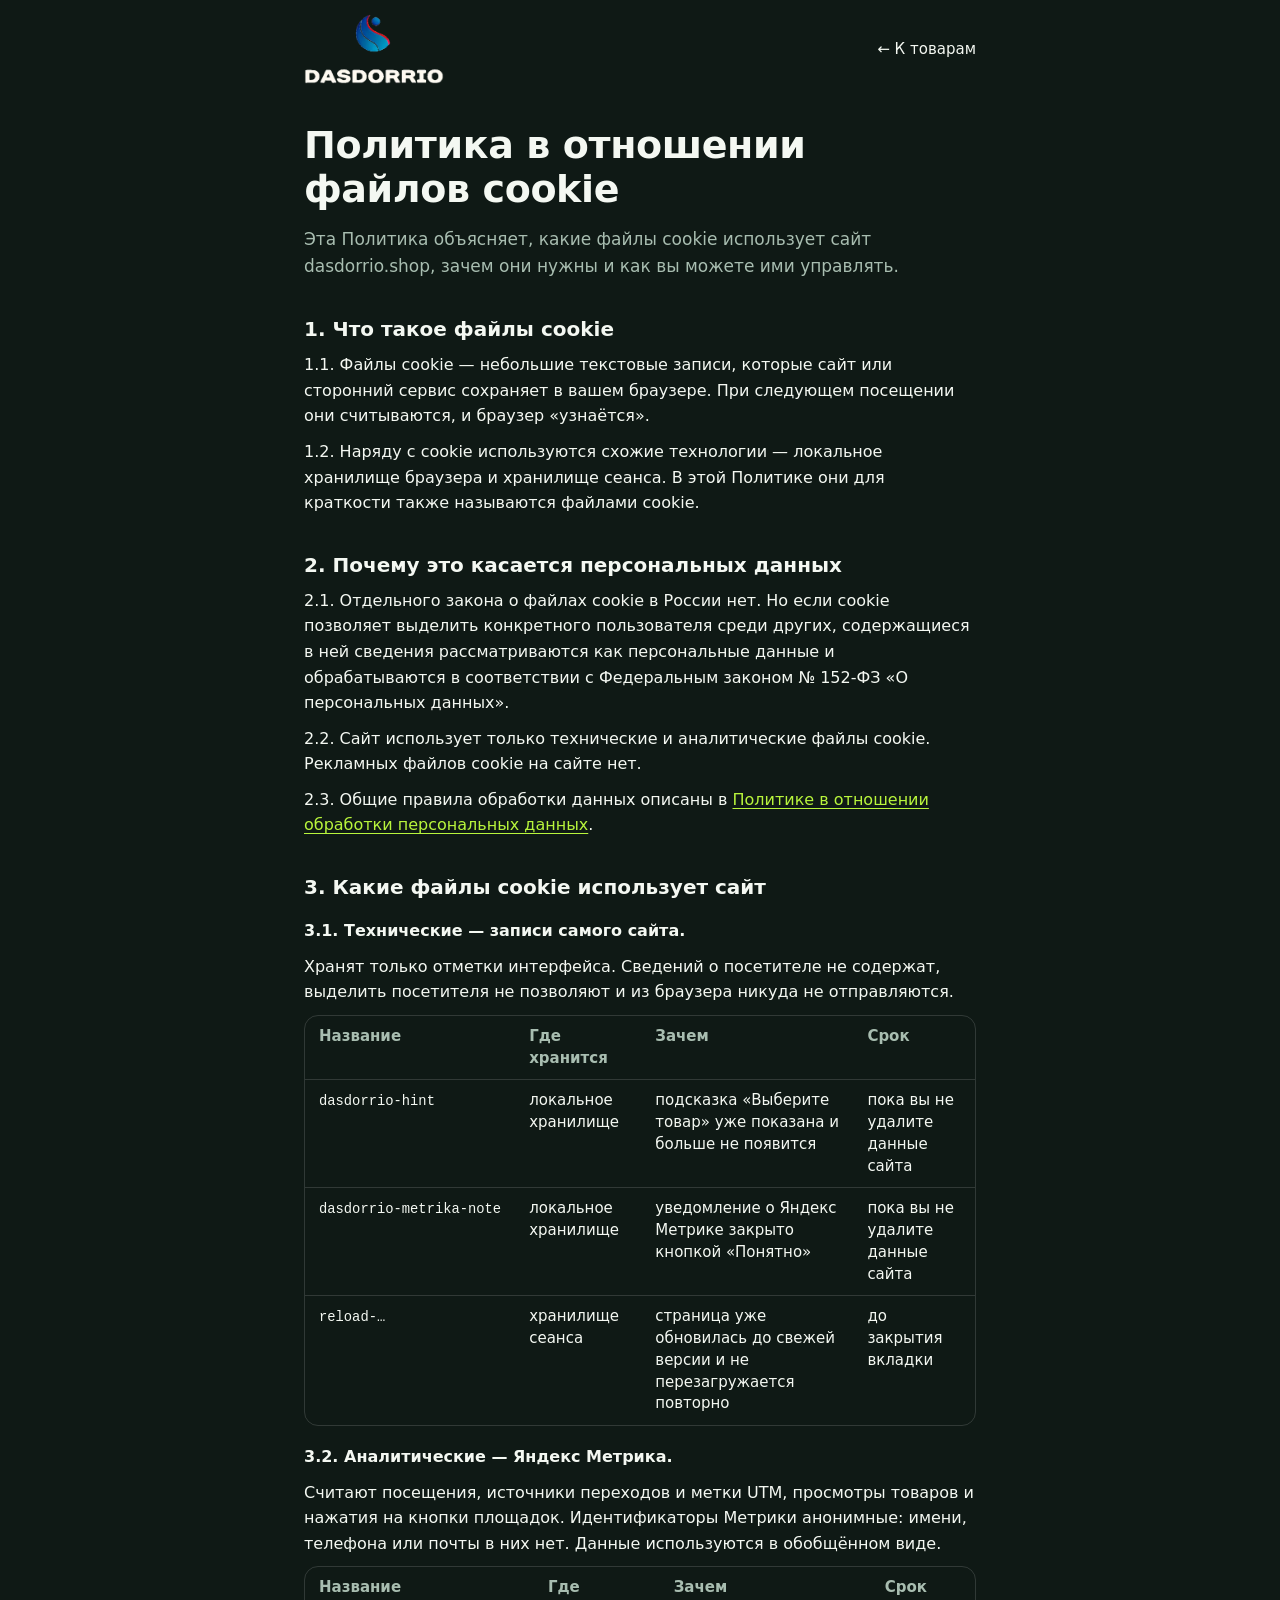
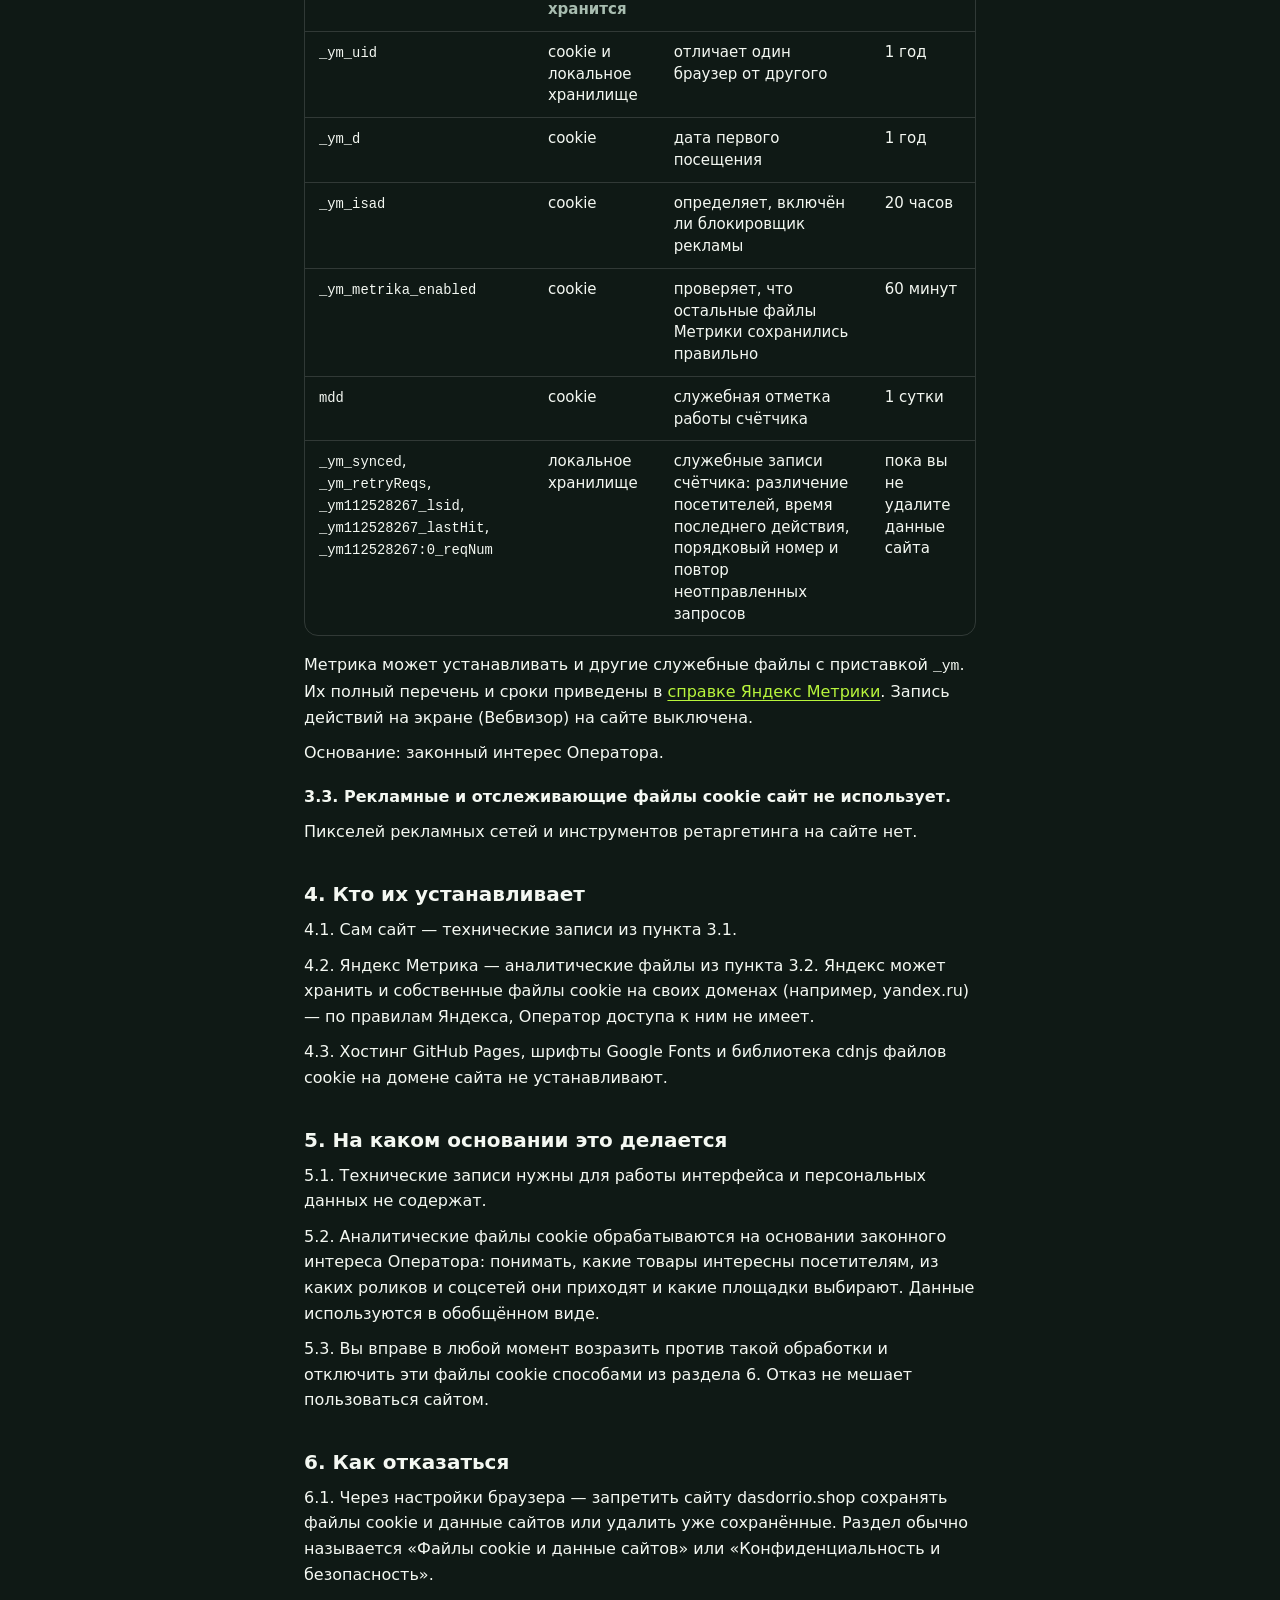
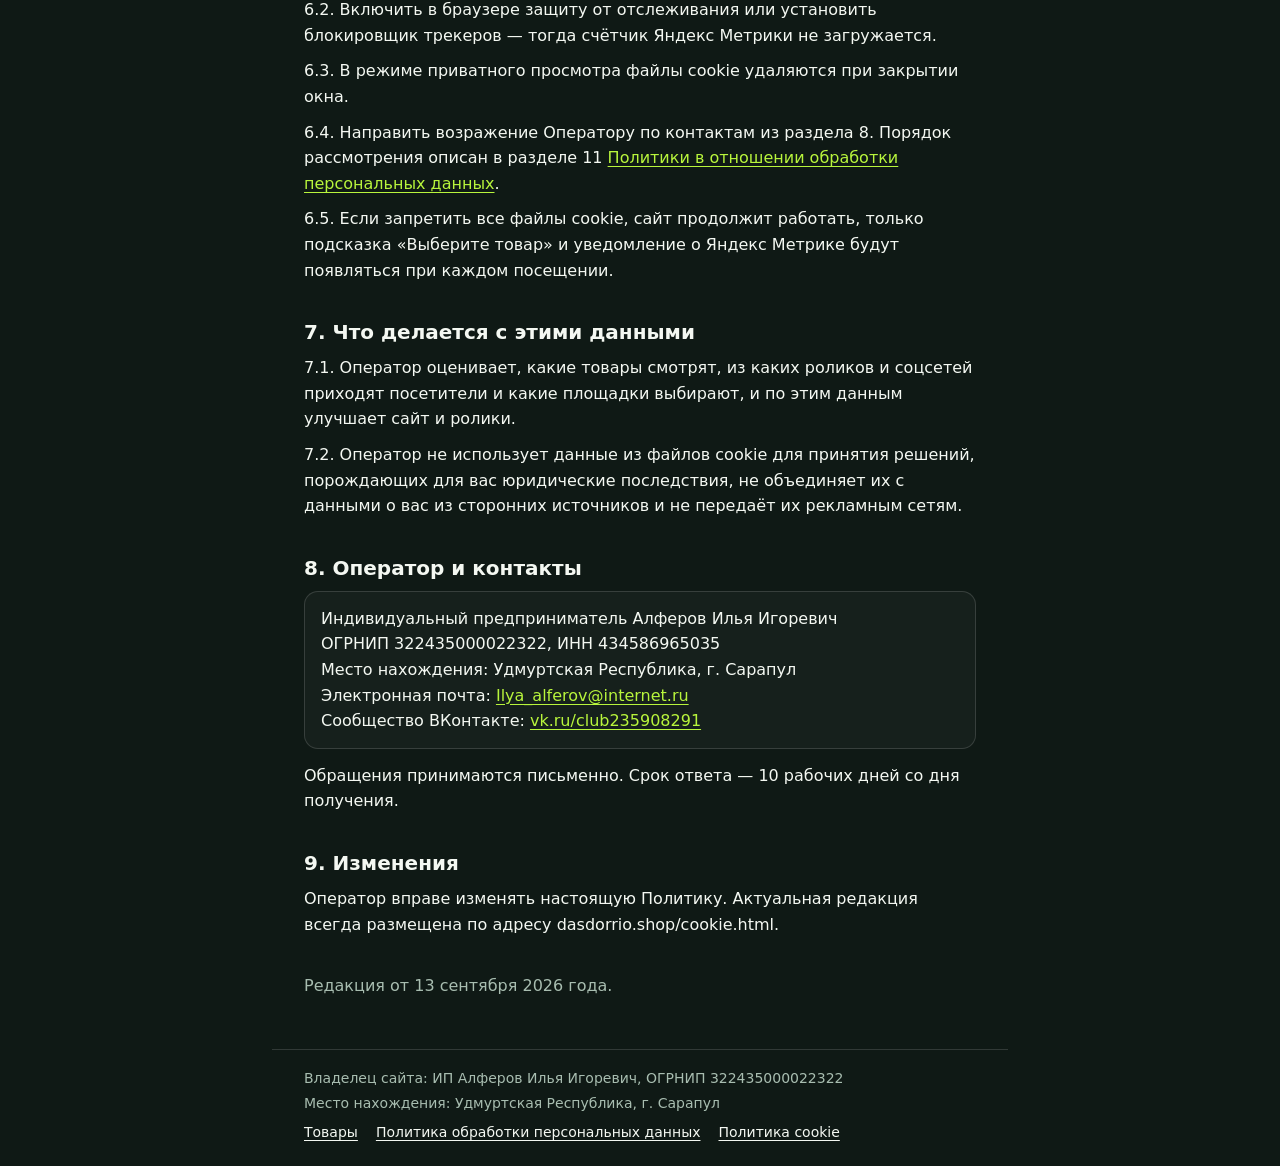
==== cookie.html @ 35d6f05f "Подвал с владельцем сайта, плашка о Метрике, политики ПД и cookie - index.html: подвал под сценой (И" ====
<!doctype html>
<html lang="ru">
<head>
<meta charset="utf-8">
<meta name="viewport" content="width=device-width, initial-scale=1, viewport-fit=cover">
<title>Политика в отношении файлов cookie — Dasdorrio</title>
<meta name="description" content="Какие файлы cookie использует сайт dasdorrio.shop, зачем они нужны и как от них отказаться.">
<meta name="theme-color" content="#0F1915">
<link rel="icon" href="data:image/svg+xml,%3Csvg xmlns='http://www.w3.org/2000/svg' viewBox='0 0 32 32'%3E%3Crect width='32' height='32' rx='9' fill='%230B5FA8'/%3E%3Cpath d='M20 6c-6 2-11 8-9 15 1 3 4 5 8 5-4-3-5-8-2-12 1-2 4-4 8-4-1-2-3-4-5-4z' fill='%23fff'/%3E%3Ccircle cx='22' cy='9' r='2.6' fill='%23E5273A'/%3E%3C/svg%3E">
<link rel="stylesheet" href="legal.css">
</head>
<body>
<header class="doc-top">
  <a class="logo" href="./" aria-label="Dasdorrio — к товарам"><img src="logo/dasdorrio-light.webp" width="340" height="171" alt="Dasdorrio"></a>
  <a class="back" href="./">← К товарам</a>
</header>

<main class="doc">
<h1>Политика в отношении файлов cookie</h1>
<p class="lead">Эта Политика объясняет, какие файлы cookie использует сайт dasdorrio.shop, зачем они нужны и как вы можете ими управлять.</p>

<h2>1. Что такое файлы cookie</h2>
<p>1.1. Файлы cookie — небольшие текстовые записи, которые сайт или сторонний сервис сохраняет в вашем браузере. При следующем посещении они считываются, и браузер «узнаётся».</p>
<p>1.2. Наряду с cookie используются схожие технологии — локальное хранилище браузера и хранилище сеанса. В этой Политике они для краткости также называются файлами cookie.</p>

<h2>2. Почему это касается персональных данных</h2>
<p>2.1. Отдельного закона о файлах cookie в России нет. Но если cookie позволяет выделить конкретного пользователя среди других, содержащиеся в ней сведения рассматриваются как персональные данные и обрабатываются в соответствии с Федеральным законом № 152-ФЗ «О персональных данных».</p>
<p>2.2. Сайт использует только технические и аналитические файлы cookie. Рекламных файлов cookie на сайте нет.</p>
<p>2.3. Общие правила обработки данных описаны в <a href="policy.html">Политике в отношении обработки персональных данных</a>.</p>

<h2>3. Какие файлы cookie использует сайт</h2>
<p class="item">3.1. Технические — записи самого сайта.</p>
<p>Хранят только отметки интерфейса. Сведений о посетителе не содержат, выделить посетителя не позволяют и из браузера никуда не отправляются.</p>
<div class="table-wrap">
<table>
  <thead><tr><th>Название</th><th>Где хранится</th><th>Зачем</th><th>Срок</th></tr></thead>
  <tbody>
    <tr><td><code>dasdorrio-hint</code></td><td>локальное хранилище</td><td>подсказка «Выберите товар» уже показана и больше не появится</td><td>пока вы не удалите данные сайта</td></tr>
    <tr><td><code>dasdorrio-metrika-note</code></td><td>локальное хранилище</td><td>уведомление о Яндекс Метрике закрыто кнопкой «Понятно»</td><td>пока вы не удалите данные сайта</td></tr>
    <tr><td><code>reload-…</code></td><td>хранилище сеанса</td><td>страница уже обновилась до свежей версии и не перезагружается повторно</td><td>до закрытия вкладки</td></tr>
  </tbody>
</table>
</div>

<p class="item">3.2. Аналитические — Яндекс Метрика.</p>
<p>Считают посещения, источники переходов и метки UTM, просмотры товаров и нажатия на кнопки площадок. Идентификаторы Метрики анонимные: имени, телефона или почты в них нет. Данные используются в обобщённом виде.</p>
<div class="table-wrap">
<table>
  <thead><tr><th>Название</th><th>Где хранится</th><th>Зачем</th><th>Срок</th></tr></thead>
  <tbody>
    <tr><td><code>_ym_uid</code></td><td>cookie и локальное хранилище</td><td>отличает один браузер от другого</td><td>1 год</td></tr>
    <tr><td><code>_ym_d</code></td><td>cookie</td><td>дата первого посещения</td><td>1 год</td></tr>
    <tr><td><code>_ym_isad</code></td><td>cookie</td><td>определяет, включён ли блокировщик рекламы</td><td>20 часов</td></tr>
    <tr><td><code>_ym_metrika_enabled</code></td><td>cookie</td><td>проверяет, что остальные файлы Метрики сохранились правильно</td><td>60 минут</td></tr>
    <tr><td><code>mdd</code></td><td>cookie</td><td>служебная отметка работы счётчика</td><td>1 сутки</td></tr>
    <tr><td><code>_ym_synced</code>, <code>_ym_retryReqs</code>, <code>_ym112528267_lsid</code>, <code>_ym112528267_lastHit</code>, <code>_ym112528267:0_reqNum</code></td><td>локальное хранилище</td><td>служебные записи счётчика: различение посетителей, время последнего действия, порядковый номер и повтор неотправленных запросов</td><td>пока вы не удалите данные сайта</td></tr>
  </tbody>
</table>
</div>
<p>Метрика может устанавливать и другие служебные файлы с приставкой <code>_ym</code>. Их полный перечень и сроки приведены в <a href="https://yandex.ru/support/metrica/general/cookie-usage.html" rel="noopener">справке Яндекс Метрики</a>. Запись действий на экране (Вебвизор) на сайте выключена.</p>
<p>Основание: законный интерес Оператора.</p>

<p class="item">3.3. Рекламные и отслеживающие файлы cookie сайт не использует.</p>
<p>Пикселей рекламных сетей и инструментов ретаргетинга на сайте нет.</p>

<h2>4. Кто их устанавливает</h2>
<p>4.1. Сам сайт — технические записи из пункта 3.1.</p>
<p>4.2. Яндекс Метрика — аналитические файлы из пункта 3.2. Яндекс может хранить и собственные файлы cookie на своих доменах (например, yandex.ru) — по правилам Яндекса, Оператор доступа к ним не имеет.</p>
<p>4.3. Хостинг GitHub Pages, шрифты Google Fonts и библиотека cdnjs файлов cookie на домене сайта не устанавливают.</p>

<h2>5. На каком основании это делается</h2>
<p>5.1. Технические записи нужны для работы интерфейса и персональных данных не содержат.</p>
<p>5.2. Аналитические файлы cookie обрабатываются на основании законного интереса Оператора: понимать, какие товары интересны посетителям, из каких роликов и соцсетей они приходят и какие площадки выбирают. Данные используются в обобщённом виде.</p>
<p>5.3. Вы вправе в любой момент возразить против такой обработки и отключить эти файлы cookie способами из раздела 6. Отказ не мешает пользоваться сайтом.</p>

<h2>6. Как отказаться</h2>
<p>6.1. Через настройки браузера — запретить сайту dasdorrio.shop сохранять файлы cookie и данные сайтов или удалить уже сохранённые. Раздел обычно называется «Файлы cookie и данные сайтов» или «Конфиденциальность и безопасность».</p>
<p>6.2. Включить в браузере защиту от отслеживания или установить блокировщик трекеров — тогда счётчик Яндекс Метрики не загружается.</p>
<p>6.3. В режиме приватного просмотра файлы cookie удаляются при закрытии окна.</p>
<p>6.4. Направить возражение Оператору по контактам из раздела 8. Порядок рассмотрения описан в разделе 11 <a href="policy.html">Политики в отношении обработки персональных данных</a>.</p>
<p>6.5. Если запретить все файлы cookie, сайт продолжит работать, только подсказка «Выберите товар» и уведомление о Яндекс Метрике будут появляться при каждом посещении.</p>

<h2>7. Что делается с этими данными</h2>
<p>7.1. Оператор оценивает, какие товары смотрят, из каких роликов и соцсетей приходят посетители и какие площадки выбирают, и по этим данным улучшает сайт и ролики.</p>
<p>7.2. Оператор не использует данные из файлов cookie для принятия решений, порождающих для вас юридические последствия, не объединяет их с данными о вас из сторонних источников и не передаёт их рекламным сетям.</p>

<h2>8. Оператор и контакты</h2>
<address>
Индивидуальный предприниматель Алферов Илья Игоревич<br>
ОГРНИП 322435000022322, ИНН 434586965035<br>
Место нахождения: Удмуртская Республика, г. Сарапул<br>
Электронная почта: <a href="mailto:Ilya_alferov@internet.ru">Ilya_alferov@internet.ru</a><br>
Сообщество ВКонтакте: <a href="https://vk.ru/club235908291" rel="noopener">vk.ru/club235908291</a>
</address>
<p>Обращения принимаются письменно. Срок ответа — 10 рабочих дней со дня получения.</p>

<h2>9. Изменения</h2>
<p>Оператор вправе изменять настоящую Политику. Актуальная редакция всегда размещена по адресу dasdorrio.shop/cookie.html.</p>

<p class="edition">Редакция от 13 сентября 2026 года.</p>
</main>

<footer class="doc-foot">
  <p>Владелец сайта: ИП Алферов Илья Игоревич, ОГРНИП 322435000022322</p>
  <p>Место нахождения: Удмуртская Республика, г. Сарапул</p>
  <nav aria-label="Документы">
    <a href="./">Товары</a>
    <a href="policy.html">Политика обработки персональных данных</a>
    <a href="cookie.html" aria-current="page">Политика cookie</a>
  </nav>
</footer>
</body>
</html>
---- legal.css ----
/* Документы сайта (политики): спокойная тёмная страница в тоне первой сцены.
   Без сторонних шрифтов и скриптов — страница не делает запросов за пределы сайта. */
:root{
  --bg:#1B2620; --bg2:#0F1915; --fg:#F4F8F2; --fg2:#A8BDB0; --accent:#B8F53C;
  --line:rgba(255,255,255,.14);
  --gutter:20px;
}
*{box-sizing:border-box}
html{-webkit-text-size-adjust:100%; background:var(--bg2)}
body{
  margin:0; background:var(--bg2); color:var(--fg);
  font-family:system-ui, -apple-system, "Segoe UI", Roboto, sans-serif; font-size:16px; line-height:1.6;
  -webkit-font-smoothing:antialiased;
}
::selection{background:var(--accent); color:var(--bg2)}
:focus-visible{outline:3px solid var(--accent); outline-offset:3px; border-radius:6px}
a{color:var(--accent); text-decoration-thickness:1px; text-underline-offset:3px}
a:hover{text-decoration-thickness:2px}

.doc-top{
  display:flex; align-items:center; justify-content:space-between; gap:16px;
  max-width:46rem; margin:0 auto; padding:calc(14px + env(safe-area-inset-top)) var(--gutter) 0;
}
.doc-top .logo{display:inline-block; line-height:0}
.doc-top .logo img{width:118px; height:auto; display:block}
.doc-top .back{color:var(--fg); font-size:15px; text-decoration:none; padding:10px 0}
.doc-top .back:hover{text-decoration:underline}

.doc{max-width:46rem; margin:0 auto; padding:28px var(--gutter) 40px}
.doc h1{
  font-size:clamp(26px, 6vw, 38px); line-height:1.15; font-weight:800; letter-spacing:-0.01em;
  margin:0 0 14px; text-wrap:balance;
}
.doc .lead{color:var(--fg2); font-size:17px; margin:0 0 8px}
.doc h2{font-size:20px; line-height:1.3; font-weight:700; margin:36px 0 10px; text-wrap:balance}
.doc p{margin:0 0 10px}
.doc ul{margin:0 0 12px; padding-left:1.25em}
.doc li{margin:0 0 6px}
.doc li::marker{color:var(--fg2)}
.doc address{
  font-style:normal; margin:4px 0 14px; padding:14px 16px;
  border:1px solid var(--line); border-radius:14px; background:rgba(255,255,255,.03);
}
.doc .item{font-weight:700; margin-top:18px}
.doc .edition{color:var(--fg2); margin-top:36px}

.table-wrap{overflow-x:auto; margin:6px 0 16px; border:1px solid var(--line); border-radius:14px}
.doc table{width:100%; min-width:560px; border-collapse:collapse; font-size:15px; line-height:1.45}
.doc th, .doc td{text-align:left; vertical-align:top; padding:10px 14px; border-bottom:1px solid var(--line)}
.doc tr:last-child td{border-bottom:0}
.doc th{color:var(--fg2); font-weight:600}
.doc code{font-family:ui-monospace, "Cascadia Mono", Consolas, monospace; font-size:.92em; white-space:nowrap}

.doc-foot{
  max-width:46rem; margin:0 auto; padding:18px var(--gutter) calc(24px + env(safe-area-inset-bottom));
  border-top:1px solid var(--line); color:var(--fg2); font-size:14px; line-height:1.5;
}
.doc-foot p{margin:0 0 4px}
.doc-foot nav{display:flex; flex-wrap:wrap; gap:6px 18px; margin-top:8px}
.doc-foot a{color:var(--fg)}

@media (min-width:900px){
  :root{--gutter:32px}
  .doc-top .logo img{width:140px}
  .doc{padding-top:40px}
}
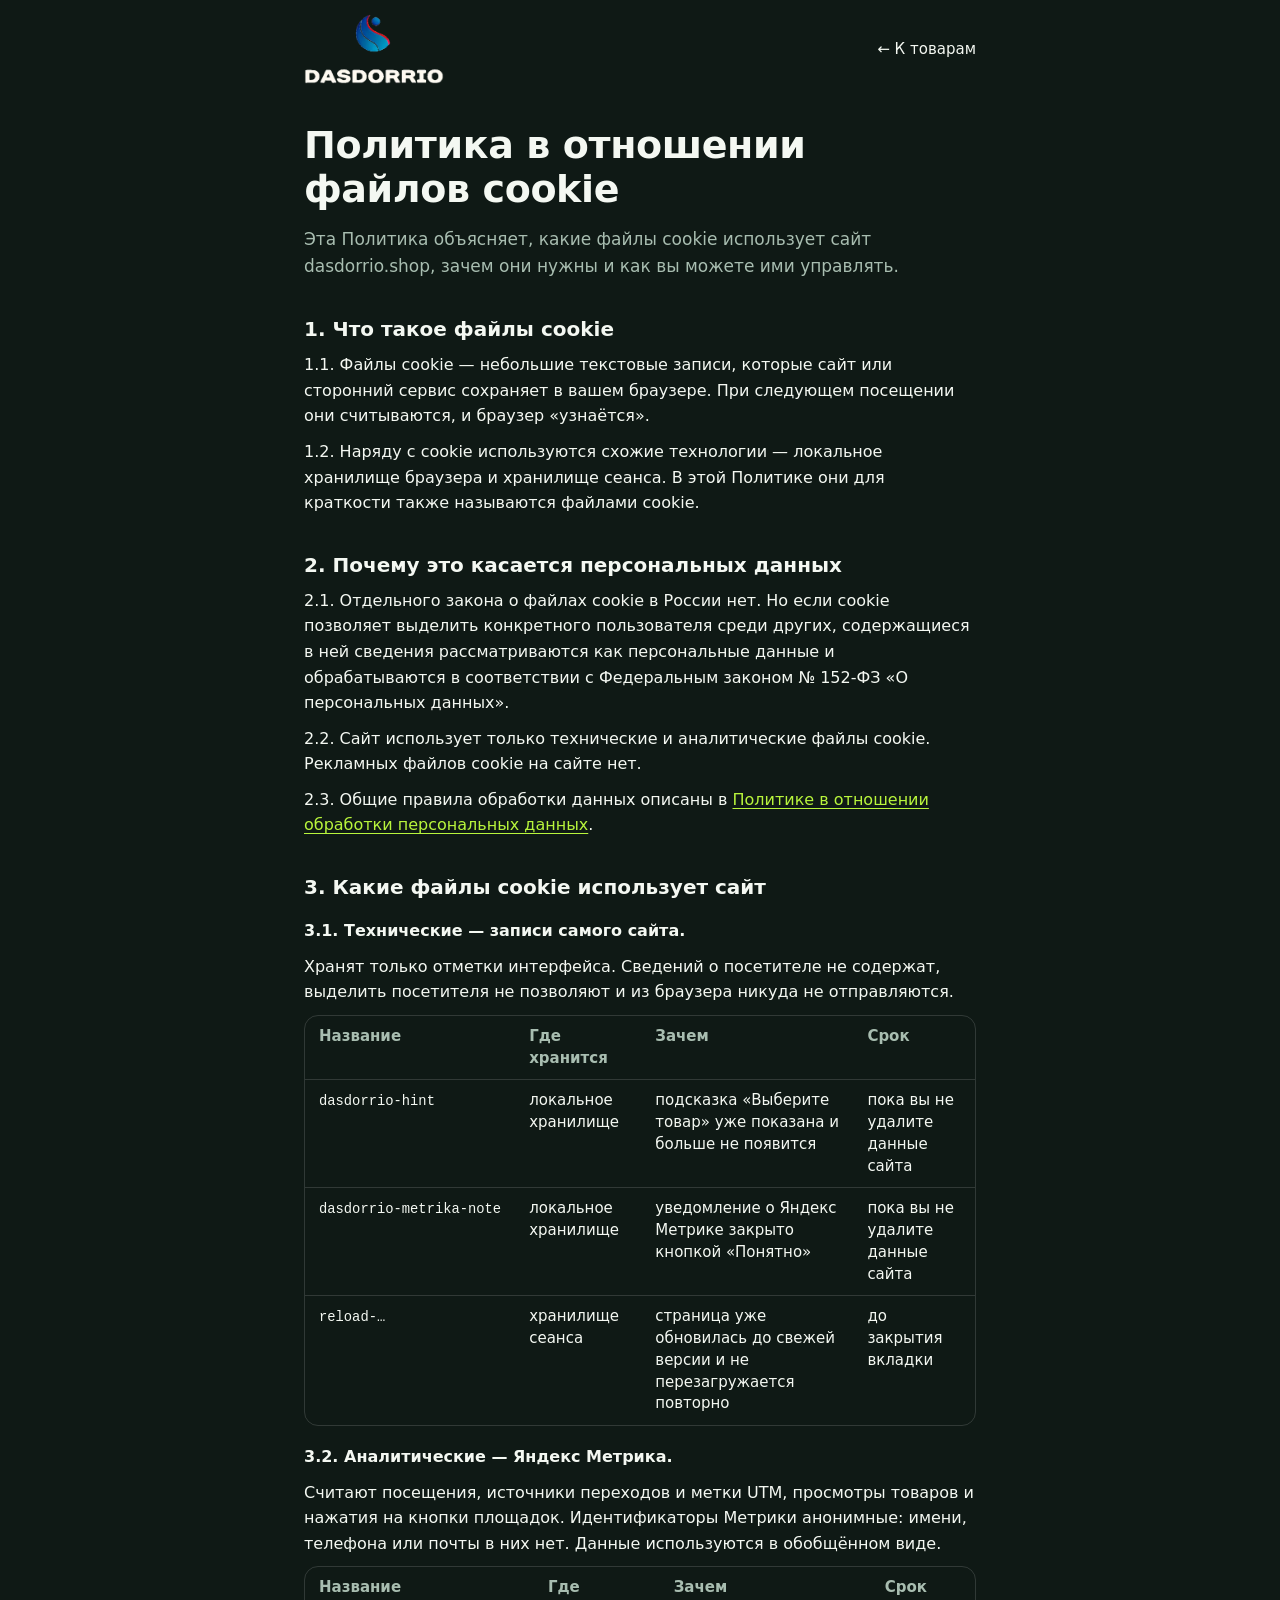
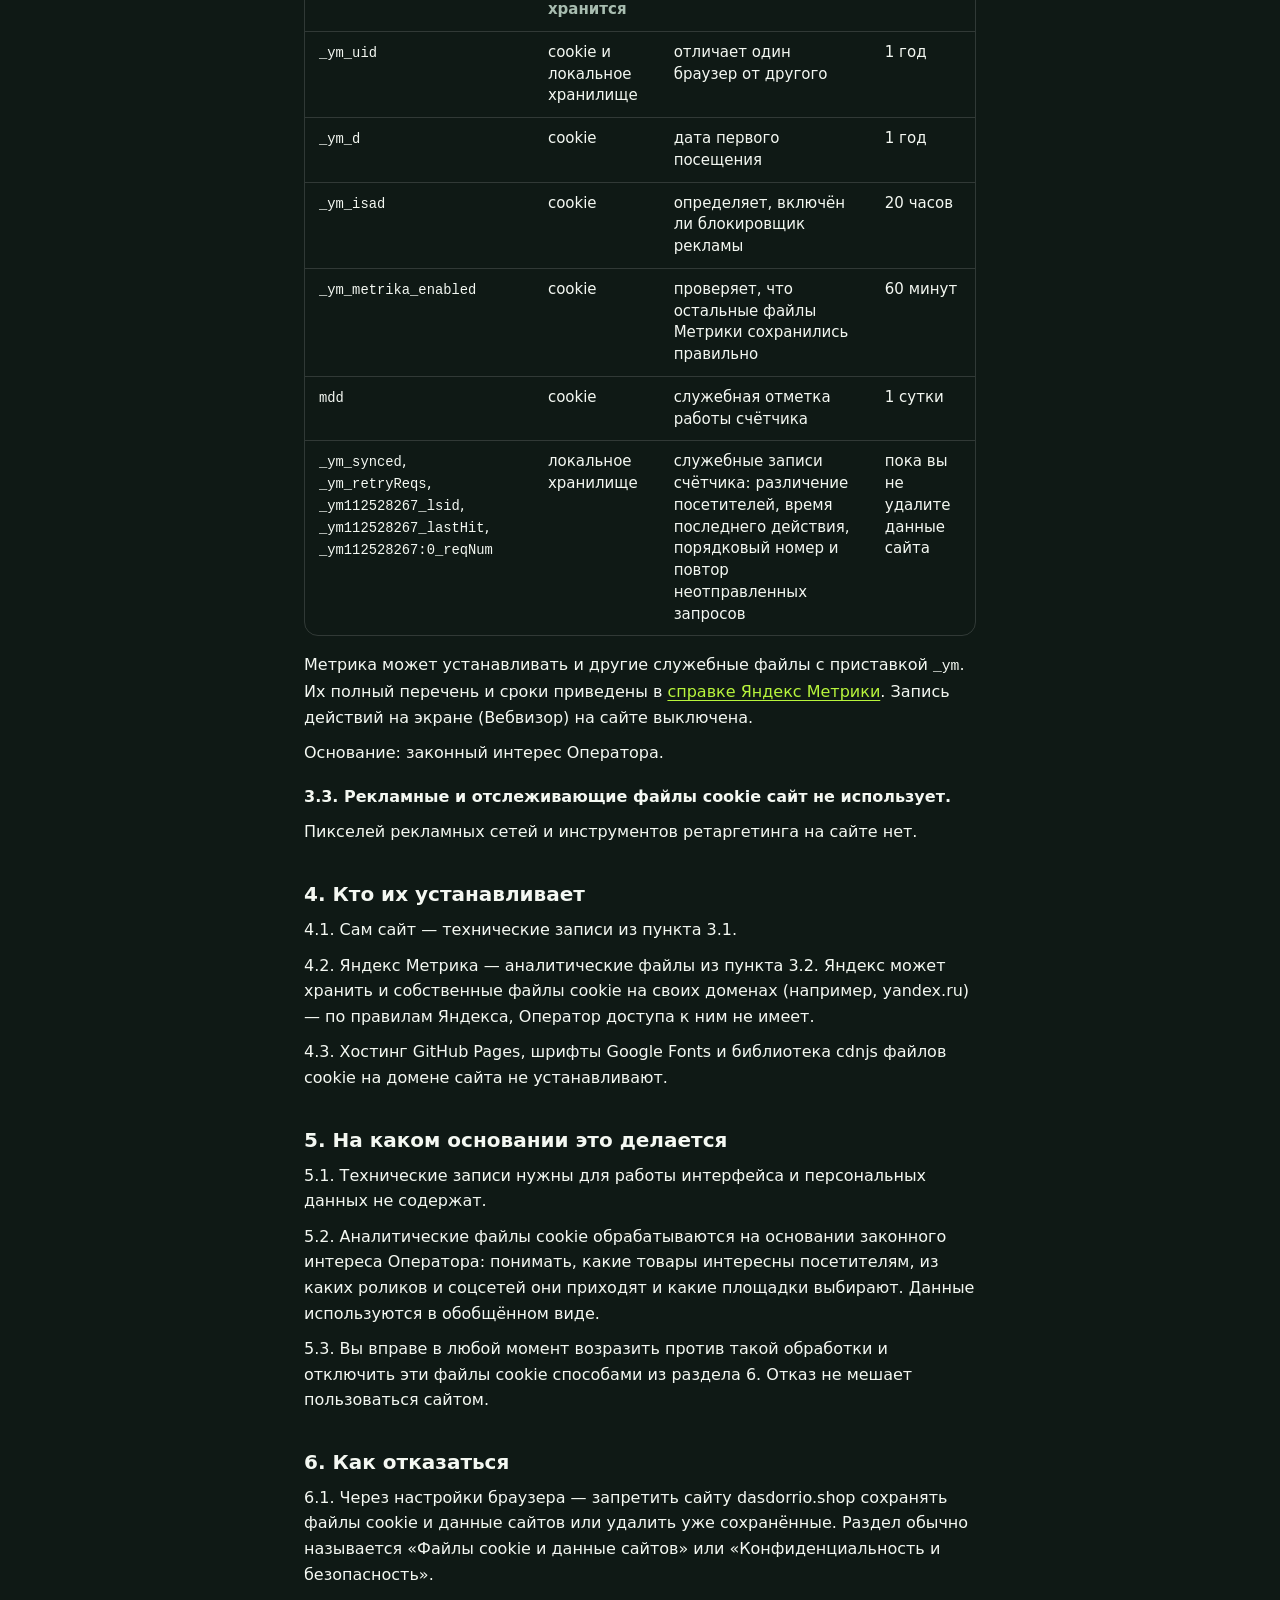
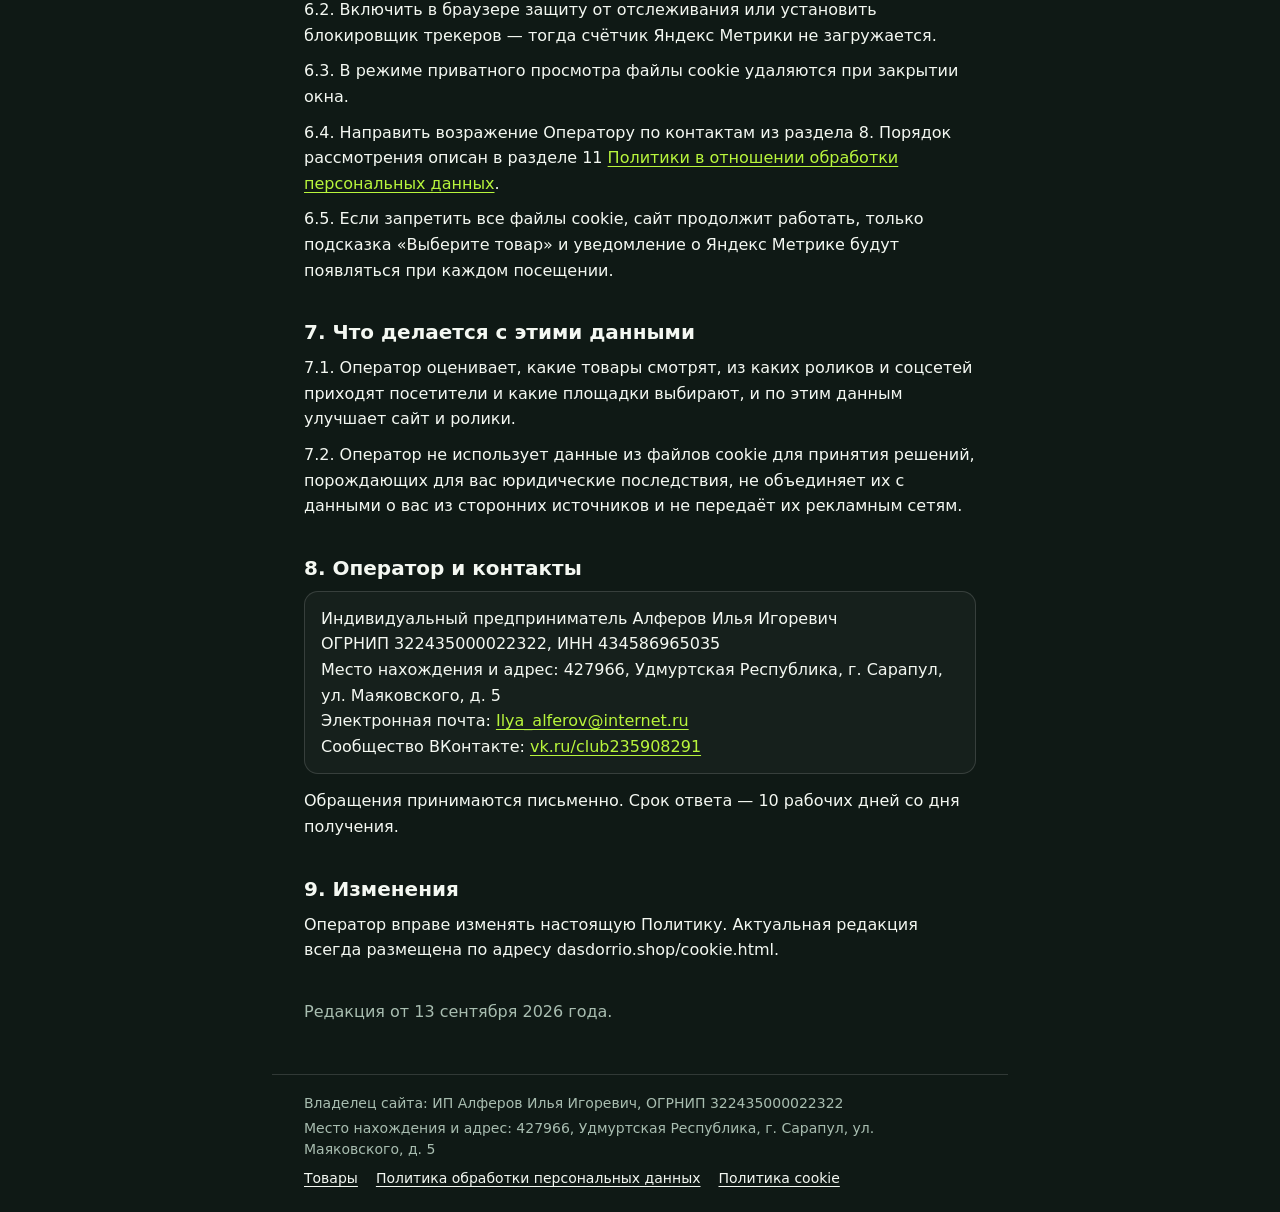
==== commit c3114d9f: "Подвал и политики: полный адрес владельца сайта Ч. 2 ст. 10 149-ФЗ требует и место нахождения, и адр" ====
--- a/cookie.html
+++ b/cookie.html
@@ -88,7 +88,7 @@
 <address>
 Индивидуальный предприниматель Алферов Илья Игоревич<br>
 ОГРНИП 322435000022322, ИНН 434586965035<br>
-Место нахождения: Удмуртская Республика, г. Сарапул<br>
+Место нахождения и адрес: 427966, Удмуртская Республика, г. Сарапул, ул. Маяковского, д. 5<br>
 Электронная почта: <a href="mailto:Ilya_alferov@internet.ru">Ilya_alferov@internet.ru</a><br>
 Сообщество ВКонтакте: <a href="https://vk.ru/club235908291" rel="noopener">vk.ru/club235908291</a>
 </address>
@@ -102,7 +102,7 @@
 
 <footer class="doc-foot">
   <p>Владелец сайта: ИП Алферов Илья Игоревич, ОГРНИП 322435000022322</p>
-  <p>Место нахождения: Удмуртская Республика, г. Сарапул</p>
+  <p>Место нахождения и адрес: 427966, Удмуртская Республика, г. Сарапул, ул. Маяковского, д. 5</p>
   <nav aria-label="Документы">
     <a href="./">Товары</a>
     <a href="policy.html">Политика обработки персональных данных</a>
